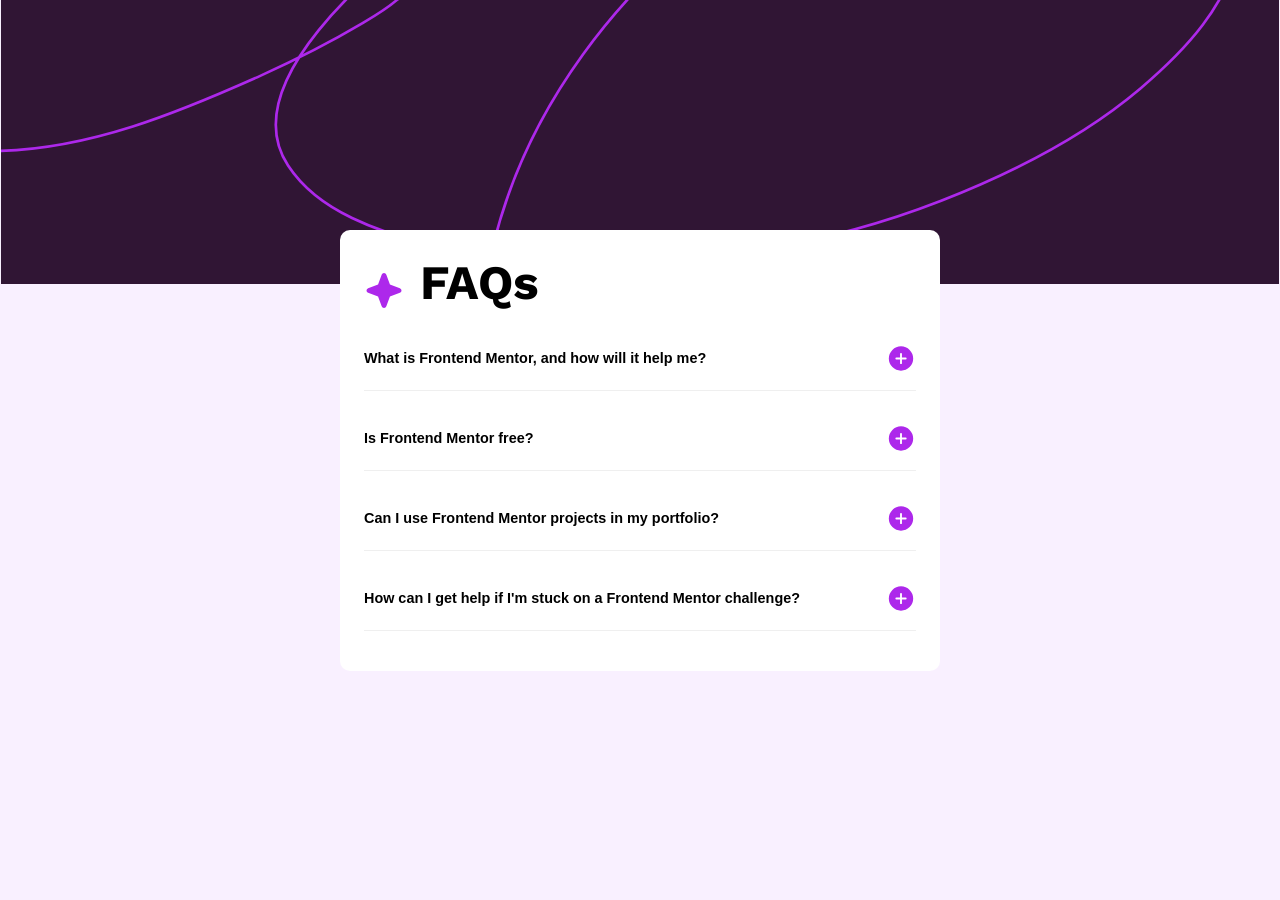
==== faq-accordion/index.html @ 790fd382 "Add files via upload" ====
<!DOCTYPE html>
<html lang="en">

<head>
  <meta charset="UTF-8">
  <meta name="viewport" content="width=device-width, initial-scale=1.0">

  <link rel="icon" type="image/png" sizes="32x32" href="./assets/images/favicon-32x32.png">

  <title>Frontend Mentor | FAQ accordion</title>
  <link rel="stylesheet" href="style.css">

  <link rel="preconnect" href="https://fonts.googleapis.com">
  <link rel="preconnect" href="https://fonts.gstatic.com" crossorigin>
  <link href="https://fonts.googleapis.com/css2?family=Work+Sans:ital,wght@0,100..900;1,100..900&display=swap"
    rel="stylesheet">

<body>
  <div class="accordion-card">
    <div class="accordion-card-header">
      <img src="assets/images/icon-star.svg" alt="icon-star">
      <h1> FAQs</h1>
    </div>

    <div class="accordion">
      <div class="accordion-item">
        <button class="accordion-header">What is Frontend Mentor, and how will it help me? <img
            src="assets/images/icon-plus.svg" alt=""></button>
        <div class="accordion-content"> Frontend Mentor offers realistic coding challenges to help developers improve
          their
          frontend coding skills with projects in HTML, CSS, and JavaScript. It's suitable for
          all levels and ideal for portfolio building.</div>
      </div>

      <div class="accordion-item">
        <button class="accordion-header"> Is Frontend Mentor free?<img src="assets/images/icon-plus.svg"
            alt=""></button>
        <div class="accordion-content"> Yes, Frontend Mentor offers both free and premium coding challenges, with the
          free
          option providing access to a range of projects suitable for all skill levels.
        </div>
      </div>

      <div class="accordion-item">
        <button class="accordion-header"> Can I use Frontend Mentor projects in my portfolio?<img
            src="assets/images/icon-plus.svg" alt=""></button>
        <div class="accordion-content"> Yes, you can use projects completed on Frontend Mentor in your portfolio. It's
          an excellent
          way to showcase your skills to potential employers!
        </div>
      </div>

      <div class="accordion-item">
        <button class="accordion-header">How can I get help if I'm stuck on a Frontend Mentor challenge?<img
            src="assets/images/icon-plus.svg" alt=""></button>
        <div class="accordion-content"> The best place to get help is inside Frontend Mentor's Discord community.
          There's a help
          channel where you can ask questions and seek support from other community members.
        </div>
      </div>
    </div>
  </div>
  <script src="script.js"></script>
</body>

</html>
---- faq-accordion/style.css ----
* {
     padding: 0;
     margin: 0;
     box-sizing: border-box;
}

:root {
     --White: hsl(0, 100%, 100%);
     --Purple-100: hsl(275, 100%, 97%);
     --Purple-600: hsl(292, 16%, 49%);
     --Purple-950: hsl(292, 42%, 14%);
}

body {
     font-family: "Work Sans", sans-serif;
     background-color: var(--Purple-100);
     background-image: url("assets/images/background-pattern-desktop.svg");
     background-repeat: no-repeat;
     background-position: top;
     background-size: contain;
     display: flex;
     justify-content: center;
     align-items: center;
     min-height: 100vh;
}

.accordion-card {
     background: var(--White);
     max-width: 600px;
     padding: 1.5rem;
     border-radius: 10px;
}

.accordion-card-header {
     display: flex;
     gap: 1rem;
     align-items: center;
}

.accordion-card-header h1 {
     font-size: 3rem;
     margin-bottom: 1rem;
}

.accordion {
     width: 100%;
}

.accordion-item {
     margin-bottom: 1rem;
     border-bottom: 0.5px solid rgba(128, 128, 128, 0.131);
}

.accordion-header {
     width: 100%;
     font-size: 0.9rem;
     padding: 1rem 0;
     border: none;
     cursor: pointer;
     background-color: transparent;
     font-weight: 900;
     display: flex;
     align-items: center;
     justify-content: space-between;
}

.accordion-header:hover {
     color: var(--Purple-600);
}

.accordion-content {
     max-height: 0;
     overflow: hidden;
     color: var(--Purple-600);
     transition: max-height 0.3s ease, padding 0.3s ease;
}

.accordion-item.active .accordion-content {
     max-height: fit-content;
     margin-bottom: 1rem;
}

/* Tablet screens (<= 768px) */
@media (max-width: 768px) {
     .accordion-card {
          padding: 1.2rem;
          max-width: 90%;
     }

     .accordion-card-header h1 {
          font-size: 2.2rem;
     }

     .accordion-header {
          font-size: 0.95rem;
     }
}

/* Mobile screens (<= 480px) */
@media (max-width: 480px) {
     body {
          background-image: url("assets/images/background-pattern-mobile.svg");
     }

     .accordion-card {
          padding: 1rem;
          border-radius: 8px;
     }

     .accordion-card-header h1 {
          font-size: 1.8rem;
     }

     .accordion-header {
          font-size: 0.85rem;
          flex-wrap: nowrap;
          gap: 0.5rem;
     }

     .accordion-header img {
          width: 18px;
          height: 18px;
     }

     .accordion-content {
          font-size: 0.85rem;
     }
}
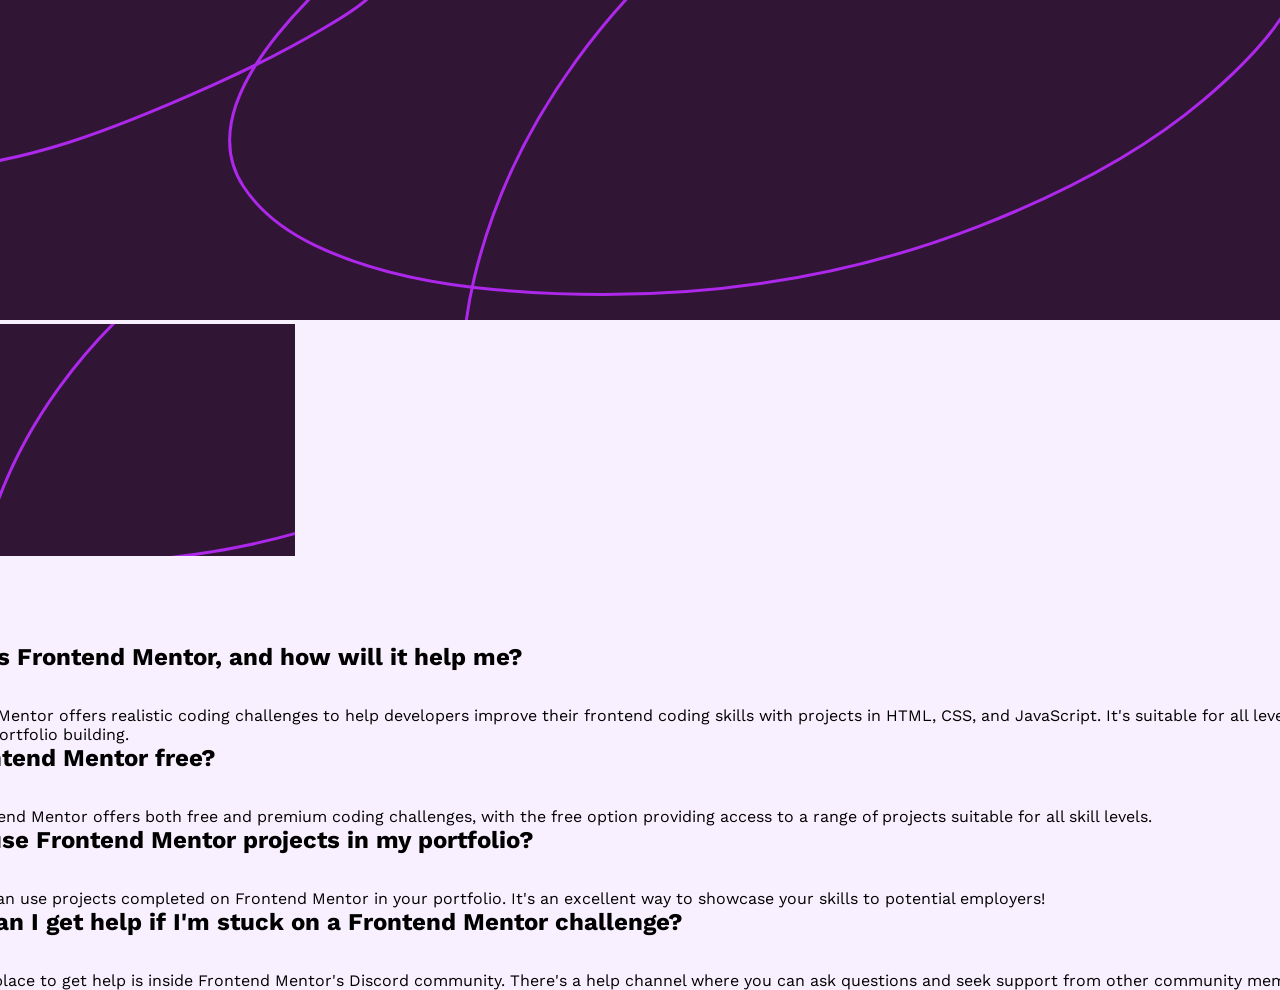
==== commit 5f718b36: "Update index.html" ====
--- a/faq-accordion/index.html
+++ b/faq-accordion/index.html
@@ -1,66 +1,94 @@
 <!DOCTYPE html>
 <html lang="en">
-
 <head>
   <meta charset="UTF-8">
-  <meta name="viewport" content="width=device-width, initial-scale=1.0">
+  <meta name="viewport" content="width=device-width, initial-scale=1.0"> <!-- displays site properly based on user's device -->
+  <link href="https://fonts.googleapis.com/css2?family=Work+Sans:wght@400;600;700&display=swap" rel="stylesheet">
+  <link rel="stylesheet" href="style.css">
+  <link rel="icon" type="image/png" sizes="32x32" href="./assets/images/favicon-32x32.png">
+  <script defer src="script.js"></script>
+  <title>Frontend Mentor | FAQ accordion</title>
 
-  <link rel="icon" type="image/png" sizes="32x32" href="./assets/images/favicon-32x32.png">
+  <!-- Feel free to remove these styles or customise in your own stylesheet 👍 -->
+  <!-- <style>
+    .attribution { font-size: 11px; text-align: center; }
+    .attribution a { color: hsl(228, 45%, 44%); }
+  </style> -->
+</head>
+<body>
 
-  <title>Frontend Mentor | FAQ accordion</title>
-  <link rel="stylesheet" href="style.css">
+  <main class="main">
+    <img src="./assets/images/background-pattern-desktop.svg" alt="Background Pattern" class="bg-image-desktop">
+    <img src="./assets/images/background-pattern-mobile.svg" alt="Background Pattern" class="bg-image-mobile">
+    <div class="faq-card">
+      <div class="faq-header">
+        <img src="./assets/images/icon-star.svg" alt="Star Icon" class="star-icon">
+        <h1 tabindex="5">
+          FAQs
+        </h1>
+      </div>
+      <ul class="faq-list">
+        <li class="faq-item">
+          <div class="faq-item-header">
+            <h2>
+              What is Frontend Mentor, and how will it help me?
+            </h2>
+            <img src="./assets/images/icon-minus.svg" alt="Minus Icon" class="minus-icon" tabindex="1">
+            <img src="./assets/images/icon-plus.svg" alt="Plus Icon" class="plus-icon" tabindex="1">
+          </div>
+          <p>
+            Frontend Mentor offers realistic coding challenges to help developers improve their 
+            frontend coding skills with projects in HTML, CSS, and JavaScript. It's suitable for 
+            all levels and ideal for portfolio building.
+          </p>
+        </li>
+        <li class="faq-item">
+          <div class="faq-item-header">
+            <h2>
+              Is Frontend Mentor free?
+            </h2>
+            <img src="./assets/images/icon-minus.svg" alt="Minus Icon" class="minus-icon" tabindex="2">
+            <img src="./assets/images/icon-plus.svg" alt="Plus Icon" class="plus-icon" tabindex="2">
+          </div>
+          <p>
+            Yes, Frontend Mentor offers both free and premium coding challenges, with the free 
+            option providing access to a range of projects suitable for all skill levels.
+          </p>
+        </li>
+        <li class="faq-item">
+          <div class="faq-item-header">
+            <h2>
+              Can I use Frontend Mentor projects in my portfolio?
+            </h2>
+            <img src="./assets/images/icon-minus.svg" alt="Minus Icon" class="minus-icon" tabindex="3">
+            <img src="./assets/images/icon-plus.svg" alt="Plus Icon" class="plus-icon" tabindex="3">
+          </div>
+          <p>
+            Yes, you can use projects completed on Frontend Mentor in your portfolio. It's an excellent
+            way to showcase your skills to potential employers!
+          </p>
+        </li>
+        <li class="faq-item">
+          <div class="faq-item-header">
+            <h2>
+              How can I get help if I'm stuck on a Frontend Mentor challenge?
+            </h2>
+            <img src="./assets/images/icon-minus.svg" alt="Minus Icon" class="minus-icon" tabindex="4">
+            <img src="./assets/images/icon-plus.svg" alt="Plus Icon" class="plus-icon" tabindex="4">
+          </div>
+          <p>
+            The best place to get help is inside Frontend Mentor's Discord community. There's a help 
+            channel where you can ask questions and seek support from other community members.
+          </p>
+        </li>
+      </ul>
+    </div>
+  </main>
 
-  <link rel="preconnect" href="https://fonts.googleapis.com">
-  <link rel="preconnect" href="https://fonts.gstatic.com" crossorigin>
-  <link href="https://fonts.googleapis.com/css2?family=Work+Sans:ital,wght@0,100..900;1,100..900&display=swap"
-    rel="stylesheet">
-
-<body>
-  <div class="accordion-card">
-    <div class="accordion-card-header">
-      <img src="assets/images/icon-star.svg" alt="icon-star">
-      <h1> FAQs</h1>
-    </div>
-
-    <div class="accordion">
-      <div class="accordion-item">
-        <button class="accordion-header">What is Frontend Mentor, and how will it help me? <img
-            src="assets/images/icon-plus.svg" alt=""></button>
-        <div class="accordion-content"> Frontend Mentor offers realistic coding challenges to help developers improve
-          their
-          frontend coding skills with projects in HTML, CSS, and JavaScript. It's suitable for
-          all levels and ideal for portfolio building.</div>
-      </div>
-
-      <div class="accordion-item">
-        <button class="accordion-header"> Is Frontend Mentor free?<img src="assets/images/icon-plus.svg"
-            alt=""></button>
-        <div class="accordion-content"> Yes, Frontend Mentor offers both free and premium coding challenges, with the
-          free
-          option providing access to a range of projects suitable for all skill levels.
-        </div>
-      </div>
-
-      <div class="accordion-item">
-        <button class="accordion-header"> Can I use Frontend Mentor projects in my portfolio?<img
-            src="assets/images/icon-plus.svg" alt=""></button>
-        <div class="accordion-content"> Yes, you can use projects completed on Frontend Mentor in your portfolio. It's
-          an excellent
-          way to showcase your skills to potential employers!
-        </div>
-      </div>
-
-      <div class="accordion-item">
-        <button class="accordion-header">How can I get help if I'm stuck on a Frontend Mentor challenge?<img
-            src="assets/images/icon-plus.svg" alt=""></button>
-        <div class="accordion-content"> The best place to get help is inside Frontend Mentor's Discord community.
-          There's a help
-          channel where you can ask questions and seek support from other community members.
-        </div>
-      </div>
-    </div>
-  </div>
-  <script src="script.js"></script>
+<!--   
+  <div class="attribution">
+    Challenge by <a href="https://www.frontendmentor.io?ref=challenge" target="_blank">Frontend Mentor</a>. 
+    Coded by <a href="#">Your Name Here</a>.
+  </div> -->
 </body>
-
-</html>+</html>
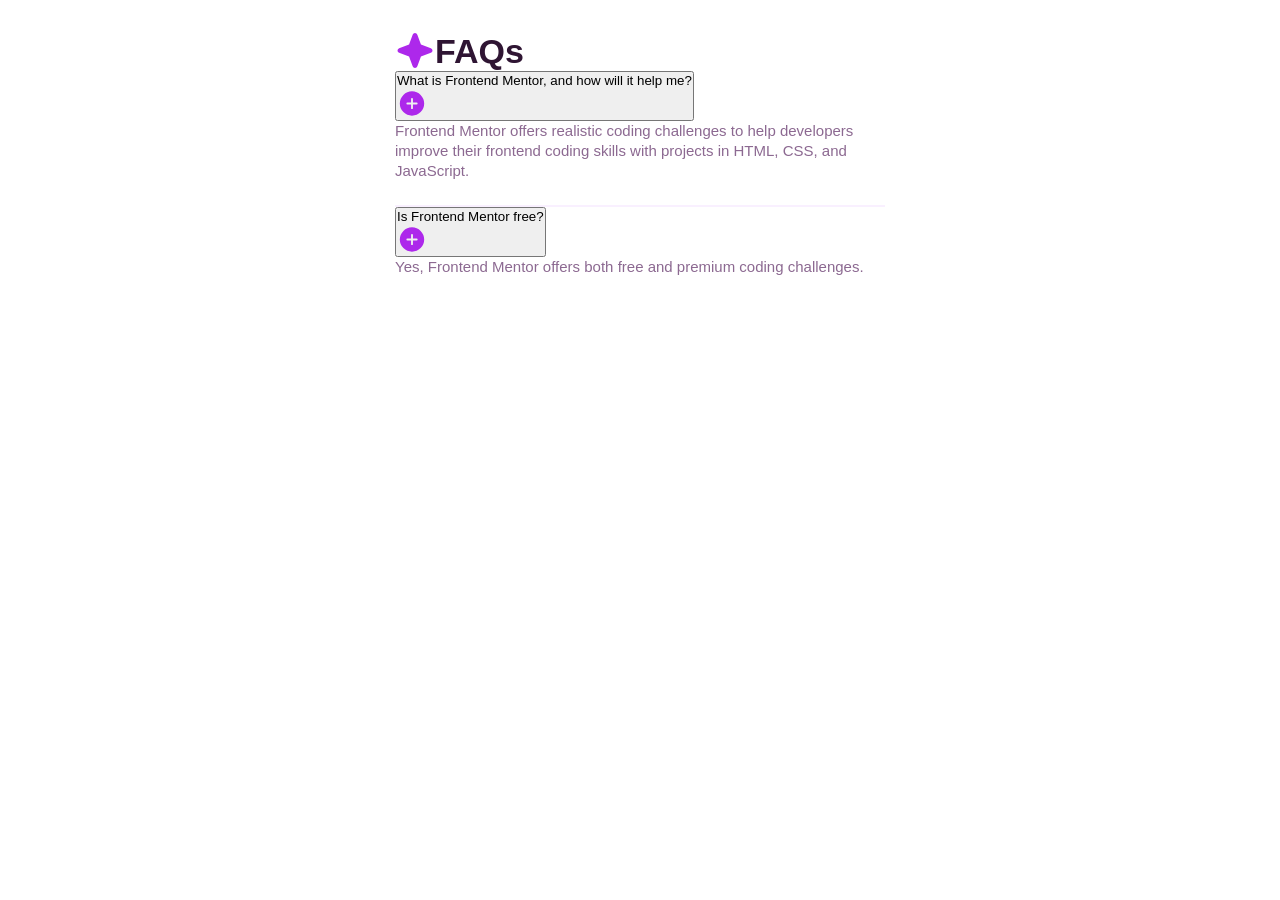
==== commit c3925a2c: "Update index.html" ====
--- a/faq-accordion/index.html
+++ b/faq-accordion/index.html
@@ -1,94 +1,61 @@
 <!DOCTYPE html>
 <html lang="en">
 <head>
-  <meta charset="UTF-8">
-  <meta name="viewport" content="width=device-width, initial-scale=1.0"> <!-- displays site properly based on user's device -->
-  <link href="https://fonts.googleapis.com/css2?family=Work+Sans:wght@400;600;700&display=swap" rel="stylesheet">
-  <link rel="stylesheet" href="style.css">
-  <link rel="icon" type="image/png" sizes="32x32" href="./assets/images/favicon-32x32.png">
-  <script defer src="script.js"></script>
-  <title>Frontend Mentor | FAQ accordion</title>
+  <meta charset="UTF-8" />
+  <meta name="viewport" content="width=device-width, initial-scale=1.0" />
+  <title>FAQ Accordion</title>
 
-  <!-- Feel free to remove these styles or customise in your own stylesheet 👍 -->
-  <!-- <style>
-    .attribution { font-size: 11px; text-align: center; }
-    .attribution a { color: hsl(228, 45%, 44%); }
-  </style> -->
+  <link rel="stylesheet" href="style.css" />
 </head>
 <body>
 
-  <main class="main">
-    <img src="./assets/images/background-pattern-desktop.svg" alt="Background Pattern" class="bg-image-desktop">
-    <img src="./assets/images/background-pattern-mobile.svg" alt="Background Pattern" class="bg-image-mobile">
-    <div class="faq-card">
+  <main class="container">
+    <section class="faq-card">
+
       <div class="faq-header">
-        <img src="./assets/images/icon-star.svg" alt="Star Icon" class="star-icon">
-        <h1 tabindex="5">
-          FAQs
-        </h1>
+        <img src="./assets/images/icon-star.svg" alt="" />
+        <h1>FAQs</h1>
       </div>
-      <ul class="faq-list">
-        <li class="faq-item">
-          <div class="faq-item-header">
-            <h2>
-              What is Frontend Mentor, and how will it help me?
-            </h2>
-            <img src="./assets/images/icon-minus.svg" alt="Minus Icon" class="minus-icon" tabindex="1">
-            <img src="./assets/images/icon-plus.svg" alt="Plus Icon" class="plus-icon" tabindex="1">
-          </div>
+
+      <div class="faq-item">
+        <button class="faq-question" aria-expanded="false">
+          <span>What is Frontend Mentor, and how will it help me?</span>
+
+          <img
+            class="icon"
+            src="./assets/images/icon-plus.svg"
+            alt=""
+          />
+        </button>
+
+        <div class="faq-answer">
           <p>
-            Frontend Mentor offers realistic coding challenges to help developers improve their 
-            frontend coding skills with projects in HTML, CSS, and JavaScript. It's suitable for 
-            all levels and ideal for portfolio building.
+            Frontend Mentor offers realistic coding challenges to help developers improve their frontend coding skills with projects in HTML, CSS, and JavaScript.
           </p>
-        </li>
-        <li class="faq-item">
-          <div class="faq-item-header">
-            <h2>
-              Is Frontend Mentor free?
-            </h2>
-            <img src="./assets/images/icon-minus.svg" alt="Minus Icon" class="minus-icon" tabindex="2">
-            <img src="./assets/images/icon-plus.svg" alt="Plus Icon" class="plus-icon" tabindex="2">
-          </div>
+        </div>
+      </div>
+
+      <div class="faq-item">
+        <button class="faq-question" aria-expanded="false">
+          <span>Is Frontend Mentor free?</span>
+
+          <img
+            class="icon"
+            src="./assets/images/icon-plus.svg"
+            alt=""
+          />
+        </button>
+
+        <div class="faq-answer">
           <p>
-            Yes, Frontend Mentor offers both free and premium coding challenges, with the free 
-            option providing access to a range of projects suitable for all skill levels.
+            Yes, Frontend Mentor offers both free and premium coding challenges.
           </p>
-        </li>
-        <li class="faq-item">
-          <div class="faq-item-header">
-            <h2>
-              Can I use Frontend Mentor projects in my portfolio?
-            </h2>
-            <img src="./assets/images/icon-minus.svg" alt="Minus Icon" class="minus-icon" tabindex="3">
-            <img src="./assets/images/icon-plus.svg" alt="Plus Icon" class="plus-icon" tabindex="3">
-          </div>
-          <p>
-            Yes, you can use projects completed on Frontend Mentor in your portfolio. It's an excellent
-            way to showcase your skills to potential employers!
-          </p>
-        </li>
-        <li class="faq-item">
-          <div class="faq-item-header">
-            <h2>
-              How can I get help if I'm stuck on a Frontend Mentor challenge?
-            </h2>
-            <img src="./assets/images/icon-minus.svg" alt="Minus Icon" class="minus-icon" tabindex="4">
-            <img src="./assets/images/icon-plus.svg" alt="Plus Icon" class="plus-icon" tabindex="4">
-          </div>
-          <p>
-            The best place to get help is inside Frontend Mentor's Discord community. There's a help 
-            channel where you can ask questions and seek support from other community members.
-          </p>
-        </li>
-      </ul>
-    </div>
+        </div>
+      </div>
+
+    </section>
   </main>
 
-<!--   
-  <div class="attribution">
-    Challenge by <a href="https://www.frontendmentor.io?ref=challenge" target="_blank">Frontend Mentor</a>. 
-    Coded by <a href="#">Your Name Here</a>.
-  </div> -->
+  <script src="script.js"></script>
 </body>
 </html>
--- a/faq-accordion/style.css
+++ b/faq-accordion/style.css
@@ -1,128 +1,161 @@
-* {
-     padding: 0;
-     margin: 0;
-     box-sizing: border-box;
+
+:root {
+  --white: hsl( 0, 0%, 100% );
+  --light-pink: hsl( 275, 100%, 97% );
+  --grayish-purple: hsl( 292, 16%, 49% );
+  --dark-purple: hsl( 292, 42%, 14% );
+  --bright-purple: hsl( 281, 83%, 54% );
 }
 
-:root {
-     --White: hsl(0, 100%, 100%);
-     --Purple-100: hsl(275, 100%, 97%);
-     --Purple-600: hsl(292, 16%, 49%);
-     --Purple-950: hsl(292, 42%, 14%);
+* {
+  padding: 0;
+  margin: 0;
+  box-sizing: border-box;
+}
+
+html {
+  font-size: .625rem;
+  font-family: 'Work Sans', sans-serif;
+  height: 100vh;
 }
 
 body {
-     font-family: "Work Sans", sans-serif;
-     background-color: var(--Purple-100);
-     background-image: url("assets/images/background-pattern-desktop.svg");
-     background-repeat: no-repeat;
-     background-position: top;
-     background-size: contain;
-     display: flex;
-     justify-content: center;
-     align-items: center;
-     min-height: 100vh;
+  height: 100vh;
 }
 
-.accordion-card {
-     background: var(--White);
-     max-width: 600px;
-     padding: 1.5rem;
-     border-radius: 10px;
+img {
+  display: block;
 }
 
-.accordion-card-header {
-     display: flex;
-     gap: 1rem;
-     align-items: center;
+ul {
+  list-style-type: none;
 }
 
-.accordion-card-header h1 {
-     font-size: 3rem;
-     margin-bottom: 1rem;
+h1, h2 {
+  color: var( --dark-purple );
 }
 
-.accordion {
-     width: 100%;
+h1 {
+  font-size: 3.4rem;
+  line-height: 4rem;
 }
 
-.accordion-item {
-     margin-bottom: 1rem;
-     border-bottom: 0.5px solid rgba(128, 128, 128, 0.131);
+h2 {
+  font-size: 1.7rem;
+  line-height: 2.1rem;
+  transition: color 250ms;
 }
 
-.accordion-header {
-     width: 100%;
-     font-size: 0.9rem;
-     padding: 1rem 0;
-     border: none;
-     cursor: pointer;
-     background-color: transparent;
-     font-weight: 900;
-     display: flex;
-     align-items: center;
-     justify-content: space-between;
+p {
+  color: var( --grayish-purple );
+  font-size: 1.4rem;
+  line-height: 1.8rem;
+  margin-bottom: 2.4rem;
 }
 
-.accordion-header:hover {
-     color: var(--Purple-600);
+.main {
+  position: relative;
+  padding: 2.4rem;
+  background-color: var( --light-pink );
+  min-height: 100%;
+  display: flex;
+  align-items: center;
+  justify-content: center;
 }
 
-.accordion-content {
-     max-height: 0;
-     overflow: hidden;
-     color: var(--Purple-600);
-     transition: max-height 0.3s ease, padding 0.3s ease;
+.bg-image-desktop,
+.bg-image-mobile {
+  position: absolute;
+  top: 0;
+  left: 0;
+  width: 100%;
 }
 
-.accordion-item.active .accordion-content {
-     max-height: fit-content;
-     margin-bottom: 1rem;
+.bg-image-desktop {
+  display: none;
 }
 
-/* Tablet screens (<= 768px) */
-@media (max-width: 768px) {
-     .accordion-card {
-          padding: 1.2rem;
-          max-width: 90%;
-     }
-
-     .accordion-card-header h1 {
-          font-size: 2.2rem;
-     }
-
-     .accordion-header {
-          font-size: 0.95rem;
-     }
+.faq-card {
+  position: relative;
+  z-index: 1;
+  background-color: var( --white );
+  padding: 2.4rem 2.4rem 0;
+  border-radius: 10px;
+  max-width: 327px;
+  margin: auto;
+  animation: introFaqCard .9s ease-in-out;
 }
 
-/* Mobile screens (<= 480px) */
-@media (max-width: 480px) {
-     body {
-          background-image: url("assets/images/background-pattern-mobile.svg");
-     }
+.faq-header {
+  display: flex;
+  align-items: center;
+}
 
-     .accordion-card {
-          padding: 1rem;
-          border-radius: 8px;
-     }
+.star-icon {
+  margin-right: 2rem;
+  width: 2.4rem;
+}
 
-     .accordion-card-header h1 {
-          font-size: 1.8rem;
-     }
+.faq-item {
+  border-bottom: 2px solid var( --light-pink );
+  overflow: hidden;
+  transition: max-height 350ms;
+}
 
-     .accordion-header {
-          font-size: 0.85rem;
-          flex-wrap: nowrap;
-          gap: 0.5rem;
-     }
+.faq-item:last-child {
+  border-bottom: none;
+}
 
-     .accordion-header img {
-          width: 18px;
-          height: 18px;
-     }
+.faq-item-header {
+  display: flex;
+  justify-content: space-between;
+  align-items: center;
+  padding: 2.4rem 0;
+  cursor: pointer;
+}
 
-     .accordion-content {
-          font-size: 0.85rem;
-     }
-}+.faq-item-header:hover h2 {
+  color: var( --bright-purple );
+}
+
+.minus-icon {
+  display: none;
+}
+
+@media screen and ( min-width: 567px ) {
+  .bg-image-mobile {
+    display: none;
+  }
+
+  .bg-image-desktop {
+    display: block;
+  }
+}
+
+@media screen and ( min-width: 768px ) {
+
+  p {
+    font-size: 1.5rem;
+    line-height: 2rem;
+  }
+
+  .faq-card {
+    max-width: 550px;
+    padding: 3rem 3rem 0;
+  }
+
+  .faq-item-header {
+    padding: 3rem 0;
+  }
+}
+
+@keyframes introFaqCard {
+  0% {
+    opacity: 0;
+    transform: translateY( 20% );
+  }
+  100% {
+    opacity: 1;
+    transform: translateY( 0% );
+  }
+}
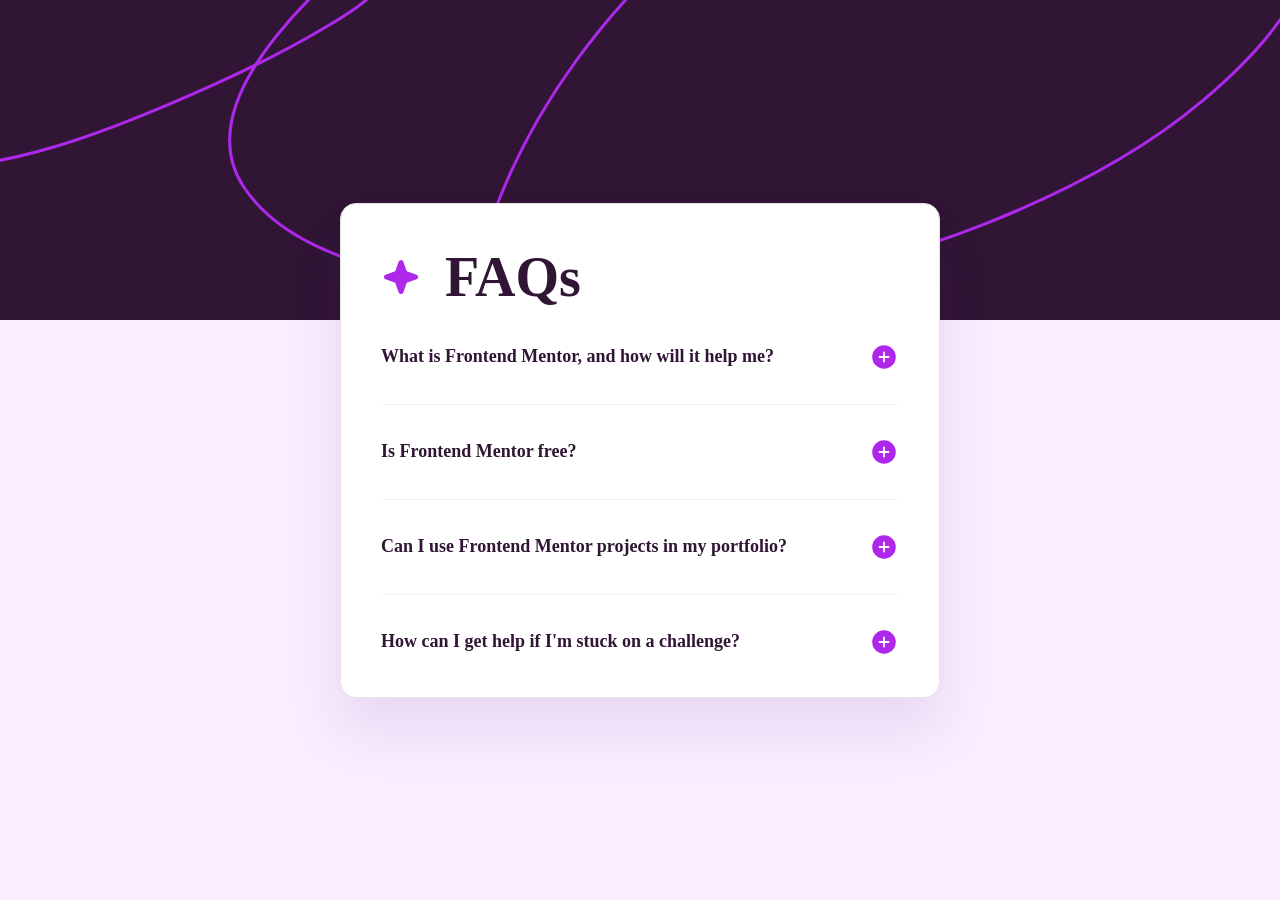
==== commit 713c0942: "Update index.html" ====
--- a/faq-accordion/index.html
+++ b/faq-accordion/index.html
@@ -1,61 +1,73 @@
 <!DOCTYPE html>
 <html lang="en">
+
 <head>
-  <meta charset="UTF-8" />
-  <meta name="viewport" content="width=device-width, initial-scale=1.0" />
-  <title>FAQ Accordion</title>
+  <meta charset="UTF-8">
+  <meta name="viewport" content="width=device-width, initial-scale=1.0">
+  <!-- displays site properly based on user's device -->
 
-  <link rel="stylesheet" href="style.css" />
+  <link rel="icon" type="image/png" sizes="32x32" href="./assets/images/favicon-32x32.png">
+  <link rel="stylesheet" href="style.css">
+  <title>Frontend Mentor | FAQ accordion</title>
+
 </head>
+
 <body>
-
+  <header><img src="./assets/images/background-pattern-desktop.svg" alt="background"></header>
   <main class="container">
-    <section class="faq-card">
-
-      <div class="faq-header">
-        <img src="./assets/images/icon-star.svg" alt="" />
-        <h1>FAQs</h1>
-      </div>
-
-      <div class="faq-item">
-        <button class="faq-question" aria-expanded="false">
-          <span>What is Frontend Mentor, and how will it help me?</span>
-
-          <img
-            class="icon"
-            src="./assets/images/icon-plus.svg"
-            alt=""
-          />
-        </button>
-
-        <div class="faq-answer">
-          <p>
-            Frontend Mentor offers realistic coding challenges to help developers improve their frontend coding skills with projects in HTML, CSS, and JavaScript.
-          </p>
+    <div class="header">
+      <img src="./assets/images/icon-star.svg" alt="star">
+      <h1>FAQs</h1>
+    </div>
+    <div class="list-container">
+      <div class="list-item">
+        <div class="question">
+          <h2>What is Frontend Mentor, and how will it help me?</h2>
+          <img class="icon" src="./assets/images/icon-plus.svg" alt="arrow">
+        </div>
+        <div class="answer">
+          <p>Frontend Mentor offers realistic coding challenges to help developers improve their
+            frontend coding skills with projects in HTML, CSS, and JavaScript. It's suitable for
+            all levels and ideal for portfolio building.</p>
         </div>
       </div>
-
-      <div class="faq-item">
-        <button class="faq-question" aria-expanded="false">
-          <span>Is Frontend Mentor free?</span>
-
-          <img
-            class="icon"
-            src="./assets/images/icon-plus.svg"
-            alt=""
-          />
-        </button>
-
-        <div class="faq-answer">
-          <p>
-            Yes, Frontend Mentor offers both free and premium coding challenges.
-          </p>
+      <hr>
+      <div class="list-item">
+        <div class="question">
+          <h2>Is Frontend Mentor free?</h2>
+          <img class="icon" src="./assets/images/icon-plus.svg" alt="arrow">
+        </div>
+        <div class="answer">
+          <p>Yes, Frontend Mentor offers both free and premium coding challenges, with the free
+            option providing access to a range of projects suitable for all skill levels.</p>
         </div>
       </div>
-
-    </section>
+      <hr>
+      <div class="list-item">
+        <div class="question">
+          <h2>Can I use Frontend Mentor projects in my portfolio?</h2>
+          <img class="icon" src="./assets/images/icon-plus.svg" alt="arrow">
+        </div>
+        <div class="answer">
+          <p>Yes, you can use projects completed on Frontend Mentor in your portfolio. It's an excellent
+            way to showcase your skills to potential employers!</p>
+        </div>
+      </div>
+      <hr>
+      <div class="list-item">
+        <div class="question">
+          <h2>How can I get help if I'm stuck on a challenge?</h2>
+          <img class="icon" src="./assets/images/icon-plus.svg" alt="arrow">
+        </div>
+        <div class="answer">
+          <p>The best place to get help is inside Frontend Mentor's Discord community. There's a help
+            channel where you can ask questions and seek support from other community members.</p>
+        </div>
+      </div>
+    </div>
   </main>
 
   <script src="script.js"></script>
 </body>
+
 </html>
--- a/faq-accordion/style.css
+++ b/faq-accordion/style.css
@@ -1,161 +1,196 @@
-
-:root {
-  --white: hsl( 0, 0%, 100% );
-  --light-pink: hsl( 275, 100%, 97% );
-  --grayish-purple: hsl( 292, 16%, 49% );
-  --dark-purple: hsl( 292, 42%, 14% );
-  --bright-purple: hsl( 281, 83%, 54% );
-}
-
 * {
-  padding: 0;
-  margin: 0;
-  box-sizing: border-box;
-}
-
-html {
-  font-size: .625rem;
-  font-family: 'Work Sans', sans-serif;
-  height: 100vh;
+    box-sizing: border-box;
 }
 
 body {
-  height: 100vh;
+    position: relative;
+    margin: 0;
+    padding: 0;
+    background-color: #F8EEFF;
+    display: flex;
+    justify-content: center;
+    align-items: center;
+    min-height: 100vh;
+    width: 100%;
 }
 
-img {
-  display: block;
+h1,
+h2,
+p {
+    padding: 0;
+    margin: 0;
 }
 
-ul {
-  list-style-type: none;
+header {
+    position: absolute;
+    top: 0;
+    left: 0;
+    right: 0;
+    width: 100%;
+    height: 320px;
+    z-index: -1;
 }
 
-h1, h2 {
-  color: var( --dark-purple );
+header img {
+    width: 100%;
+    height: 100%;
+    object-fit: cover;
 }
 
-h1 {
-  font-size: 3.4rem;
-  line-height: 4rem;
+.container {
+    display: flex;
+    flex-direction: column;
+    width: 600px;
+    min-height: 470px;
+    max-height: 565px;
+    gap: 32px;
+    padding: 40px;
+    border-radius: 16px;
+    border: 1px solid #E3E3E3;
+    background-color: #FFFFFF;
+    box-shadow: 0px 32px 56px #50007619;
 }
 
-h2 {
-  font-size: 1.7rem;
-  line-height: 2.1rem;
-  transition: color 250ms;
+.container .header {
+    display: flex;
+    flex-direction: row;
+    width: 100%;
+    height: 66px;
+    gap: 24px;
+    align-items: center;
 }
 
-p {
-  color: var( --grayish-purple );
-  font-size: 1.4rem;
-  line-height: 1.8rem;
-  margin-bottom: 2.4rem;
+.container .header img {
+    height: 40px;
+    width: 40px;
 }
 
-.main {
-  position: relative;
-  padding: 2.4rem;
-  background-color: var( --light-pink );
-  min-height: 100%;
-  display: flex;
-  align-items: center;
-  justify-content: center;
+.container .header h1 {
+    font-size: 56px;
+    font-weight: 700;
+    line-height: 66px;
+    letter-spacing: 0px;
+    color: #301534;
 }
 
-.bg-image-desktop,
-.bg-image-mobile {
-  position: absolute;
-  top: 0;
-  left: 0;
-  width: 100%;
+.list-container {
+    display: flex;
+    flex-direction: column;
+    width: 100%;
+    min-height: 291px;
+    max-height: 386px;
+    gap: 24px;
 }
 
-.bg-image-desktop {
-  display: none;
+.list-item {
+    display: flex;
+    flex-direction: column;
+    gap: 24px;
+    width: 100%;
+    height: auto;
 }
 
-.faq-card {
-  position: relative;
-  z-index: 1;
-  background-color: var( --white );
-  padding: 2.4rem 2.4rem 0;
-  border-radius: 10px;
-  max-width: 327px;
-  margin: auto;
-  animation: introFaqCard .9s ease-in-out;
+.list-item .question {
+    display: flex;
+    flex-direction: row;
+    justify-content: space-between;
+    align-items: center;
+    width: 100%;
+    height: 30px;
+    cursor: pointer;
 }
 
-.faq-header {
-  display: flex;
-  align-items: center;
+.list-item .question h2 {
+    font-size: 18px;
+    font-weight: 600;
+    line-height: 21px;
+    letter-spacing: 0px;
+    color: #301534;
 }
 
-.star-icon {
-  margin-right: 2rem;
-  width: 2.4rem;
+.list-item .question:hover h2 {
+    color: #AD28EB;
+    transition: 0.2s ease
 }
 
-.faq-item {
-  border-bottom: 2px solid var( --light-pink );
-  overflow: hidden;
-  transition: max-height 350ms;
+.list-item .question img {
+    width: 30px;
+    height: 30px;
 }
 
-.faq-item:last-child {
-  border-bottom: none;
+.list-item .answer {
+    display: none;
+    width: 100%;
+    height: auto;
 }
 
-.faq-item-header {
-  display: flex;
-  justify-content: space-between;
-  align-items: center;
-  padding: 2.4rem 0;
-  cursor: pointer;
+.list-item.active .answer {
+    display: flex;
 }
 
-.faq-item-header:hover h2 {
-  color: var( --bright-purple );
+.list-item .answer p {
+    font-size: 16px;
+    font-weight: 400;
+    line-height: 24px;
+    letter-spacing: 0px;
+    color: #8B6990;
 }
 
-.minus-icon {
-  display: none;
+hr {
+    border: none;
+    width: 100%;
+    height: 1px;
+    background-color: #F8EEFF;
 }
 
-@media screen and ( min-width: 567px ) {
-  .bg-image-mobile {
-    display: none;
-  }
+@media screen and (max-width: 640px) {
+    .container {
+        width: 327px;
+        min-height: 470px;
+        max-height: 565px;
+        gap: 24px;
+        padding: 24px;
+    }
 
-  .bg-image-desktop {
-    display: block;
-  }
+    .container .header {
+        height: 38px;
+    }
+
+    .container .header img {
+        height: 24px;
+        width: 24px;
+    }
+
+    .container .header h1 {
+        font-size: 32px;
+        line-height: auto;
+    }
+
+    .list-container {
+        min-height: 345px;
+        max-height: 440px;
+        gap: 20px;
+    }
+
+    .list-item {
+        gap: 20px;
+    }
+
+    .list-item .question {
+        min-height: 30px;
+        height: auto;
+        max-height: 38px;
+    }
+
+    .list-item .question h2 {
+        font-size: 16px;
+        line-height: auto;
+        color: #301534;
+    }
+
+    .list-item .answer p {
+        font-size: 14px;
+        line-height: 150%;
+    }
+
 }
-
-@media screen and ( min-width: 768px ) {
-
-  p {
-    font-size: 1.5rem;
-    line-height: 2rem;
-  }
-
-  .faq-card {
-    max-width: 550px;
-    padding: 3rem 3rem 0;
-  }
-
-  .faq-item-header {
-    padding: 3rem 0;
-  }
-}
-
-@keyframes introFaqCard {
-  0% {
-    opacity: 0;
-    transform: translateY( 20% );
-  }
-  100% {
-    opacity: 1;
-    transform: translateY( 0% );
-  }
-}
